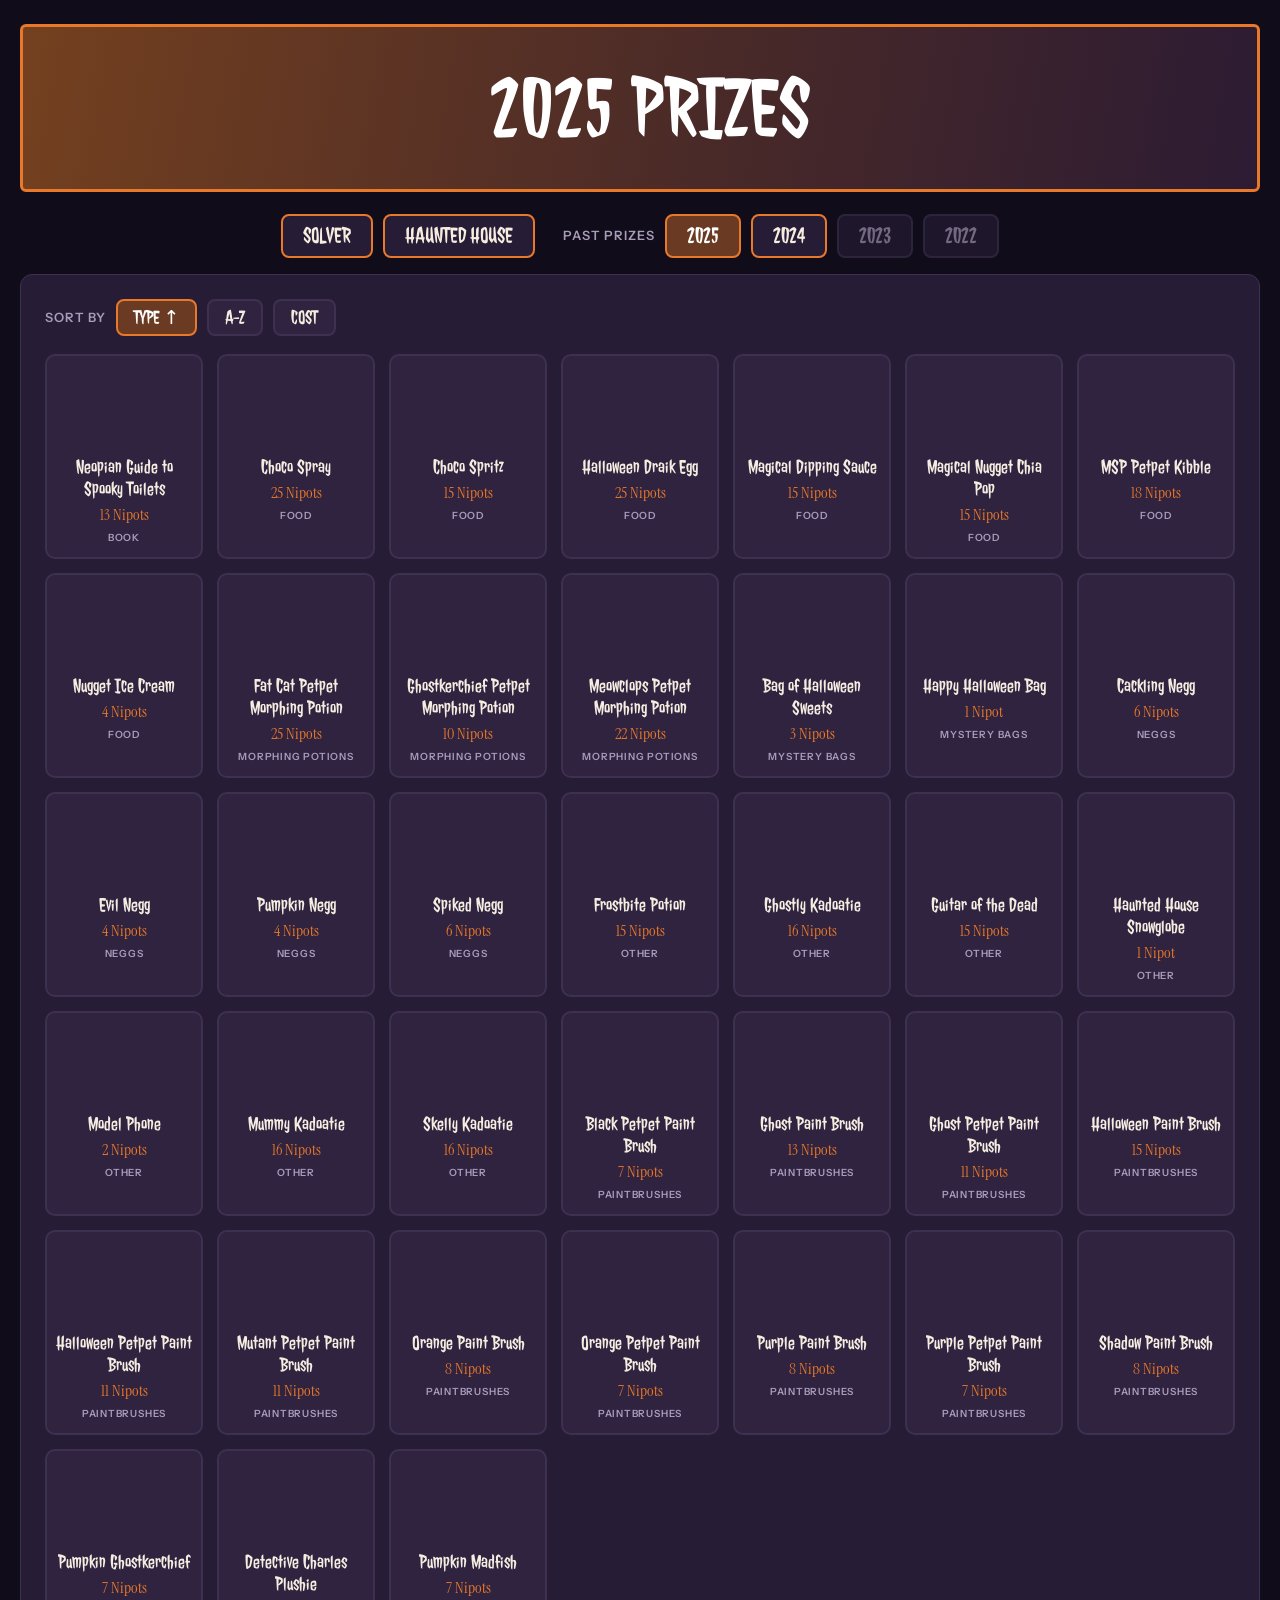
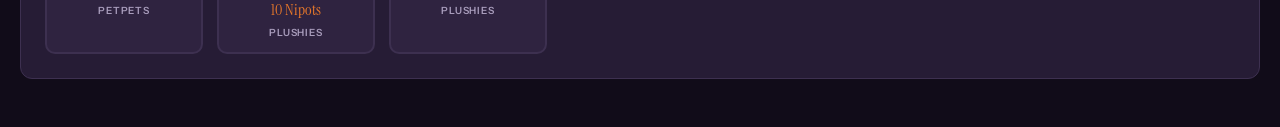
==== prizes.html @ ca68f580 "Add files via upload" ====
<!doctype html>
<html lang="en">
<head>
  <meta charset="utf-8">
  <meta name="viewport" content="width=device-width, initial-scale=1">
  <title>Haunted House Past Prizes</title>
  <link rel="preconnect" href="https://fonts.googleapis.com">
  <link rel="preconnect" href="https://fonts.gstatic.com" crossorigin>
  <link href="https://fonts.googleapis.com/css2?family=Instrument+Sans:ital,wght@0,400..700;1,400..700&family=Instrument+Serif:ital@0;1&family=Jolly+Lodger&display=swap" rel="stylesheet">
  <link rel="stylesheet" href="assets/style.css">
</head>
<body data-page="prizes">
  <div class="page">
    <header class="banner">
      <div class="brand">
        <img class="brand-img" src="https://grundoscafe.b-cdn.net/events/hauntedhouse/eliv_transp.png" alt="">
        <h1 id="prizeTitle">Past Prizes</h1>
      </div>
    </header>

    <nav id="nav" class="nav" aria-label="Haunted House links"></nav>

    <div id="notice" class="notice" hidden></div>
    <main class="panel" id="prizePanel" hidden>
      <div class="sort-bar">
        <span class="nav-label">Sort by</span>
        <button type="button" class="sort-btn" data-sort="type">Type</button>
        <button type="button" class="sort-btn" data-sort="name">A-Z</button>
        <button type="button" class="sort-btn" data-sort="cost">Cost</button>
      </div>
      <div id="prizeGrid" class="prize-grid"></div>
    </main>
  </div>

  <script src="assets/common.js"></script>
  <script src="assets/prizes.js"></script>
</body>
</html>
---- assets/style.css ----
/* 🎨  VARIABLES  🎨 */
:root{
  --bg:#110c19;
  --panel:#261c35;
  --panel-deep:#2f2340;
  --line:#3d3050;
  --orange:#e8782a;
  --orange-deep:#b95a1d;
  --brown:#6b3a22;
  --cream:#f6ede0;
  --muted:#a89cbb;
  --jolly:"Jolly Lodger", system-ui, sans-serif;
  --serif:"Instrument Serif", Georgia, serif;
  --sans:"Instrument Sans", system-ui, sans-serif;
}

/* 🔤  BASE  🔤 */
*{box-sizing:border-box}
body{margin:0;background:var(--bg);color:var(--cream);font-family:var(--sans);font-size:16px;line-height:1.5}
.page{max-width:1280px;margin:0 auto;padding:24px 20px 48px}
.sr-only{position:absolute;width:1px;height:1px;overflow:hidden;clip:rect(0 0 0 0);white-space:nowrap}

/* 🎃  BANNER  🎃 */
/*  TITLE BAR WITH LOGO + YEAR PICKER  */
.banner{
  position:relative;display:flex;align-items:center;justify-content:center;
  min-height:150px;padding:16px 140px;
  background:linear-gradient(100deg,#74401f 0%,#4a2a28 55%,#2c1b33 100%);
  border:3px solid var(--orange);border-radius:6px;
}
.brand{display:flex;align-items:center;justify-content:center;gap:22px}
.brand-img{height:clamp(80px,12vw,130px);width:auto;flex:none}
.banner h1{margin:0;font:400 clamp(2.6rem,7vw,5.2rem)/1 var(--jolly);color:#fff;text-transform:uppercase;text-align:center;letter-spacing:.01em}
.year-pick{position:absolute;right:24px;top:50%;transform:translateY(-50%)}
.year-pick select{
  font:600 1.1rem var(--sans);color:#fff;background:#ffffff14;border:1px solid #ffffff66;border-radius:8px;
  padding:8px 14px;cursor:pointer;
}
.year-pick select option{color:#000}
.contact{margin:0 0 8px;text-align:center;text-transform:uppercase;letter-spacing:.06em;font:500 .8rem var(--sans);color:var(--muted)}
@media (max-width:640px){
  .banner{padding:20px 16px 64px}
  .brand{flex-direction:column;gap:8px}
  .year-pick{top:auto;bottom:14px;right:50%;transform:translateX(50%)}
}

/* 🧱  LAYOUT  🧱 */
.layout{display:grid;grid-template-columns:minmax(0,39fr) minmax(0,61fr);gap:28px;align-items:start}
.col-results{display:grid;gap:22px}
@media (max-width:900px){.layout{grid-template-columns:1fr}}

/*  PANELS  */
.panel{background:var(--panel);border:1px solid var(--line);border-radius:12px;padding:24px}
.panel h2{margin:0 0 16px;font:400 2.1rem/1.1 var(--jolly);color:var(--orange);text-transform:uppercase;letter-spacing:.01em}

/* 🧙  SUSPECT + WEAPON CARDS  🧙 */
.card-grid{display:grid;grid-template-columns:repeat(3,minmax(0,1fr));gap:14px}
.card{
  display:flex;flex-direction:column;align-items:center;justify-content:flex-start;text-align:center;
  padding:12px 8px 14px;border:2px solid var(--line);border-radius:10px;background:var(--panel-deep);
  min-height:150px;transition:opacity .15s,border-color .15s,background .15s;
}
.card .pic{width:100%;height:96px;display:flex;align-items:center;justify-content:center;margin-bottom:6px}
.card .pic img{max-width:100%;max-height:100%;object-fit:contain}
.card .ph{width:64px;height:64px;border-radius:50%;background:#ffffff12;display:grid;place-items:center;font:400 1.9rem var(--jolly);color:var(--muted)}
.card .name{font:400 1.55rem/1.05 var(--jolly);color:var(--orange)}
.card .sub{font:400 1rem/1.2 var(--serif);color:var(--cream)}
.card.on{background:var(--brown);border-color:var(--orange)}
.card.on .name{color:#fff}
.card.out{opacity:.4}
.card.maybe::after{content:"possible";margin-top:6px;font:600 .65rem var(--sans);text-transform:uppercase;letter-spacing:.08em;color:#ffd166}
.card.weapon .pic{height:64px}
.card.weapon .pic img{background:#fff;border-radius:8px;padding:4px;max-height:64px}
.card.weapon{min-height:128px}
.card.weapon .name{font-size:1.3rem}
.card.weapon.on .name{color:#fff}
.culprit-note{margin:14px 0 0;font:400 1.05rem var(--serif);color:#ffd9a8}
.selected-line{margin:16px 0 0;font:400 .78rem/1.5 var(--sans);text-transform:uppercase;letter-spacing:.02em;color:var(--cream)}
.selected-line b{font-weight:700}

.disclaimer p{margin:0;font:400 .98rem/1.9 var(--sans);color:#d9cfe6;text-align:justify}

/* 🧩  CLUE PICKER  🧩 */
.clues-head{display:flex;align-items:baseline;gap:20px;flex-wrap:wrap;margin-bottom:18px}
.clues-head h2{margin:0;font-family:var(--jolly)}
.clues-head p{margin:0;flex:1 1 260px;font:400 1.25rem var(--serif);color:var(--cream)}
.reset{font:600 .8rem var(--sans);color:var(--muted);background:transparent;border:1px solid var(--line);border-radius:999px;padding:6px 14px;cursor:pointer}
.reset:hover{color:var(--cream);border-color:var(--orange)}

/*  CLUE GROUP BOX  */
.group{background:var(--panel-deep);border:1px solid var(--line);border-radius:10px;padding:18px 20px 20px;margin-bottom:16px}
.group:last-child{margin-bottom:0}
.group-head{display:flex;align-items:baseline;gap:16px;flex-wrap:wrap;margin-bottom:14px}
.group-head h3{margin:0;font:400 1.7rem var(--jolly);color:var(--orange);text-transform:uppercase}
.group-head p{margin:0;font:italic 400 1.1rem var(--serif);color:var(--cream)}

/*  CLUE BUTTONS  */
.chips{display:flex;flex-wrap:wrap;gap:12px}
.chips.even .chip{flex:1 1 0;min-width:140px}
.chip{position:relative;display:block}
.chip input{position:absolute;inset:0;width:100%;height:100%;margin:0;opacity:0;cursor:pointer}
.chip-body{
  display:flex;align-items:center;gap:10px;height:100%;min-height:54px;padding:8px 14px;
  border:2px solid var(--line);border-radius:8px;background:var(--panel);
  transition:border-color .12s,background .12s;
}
.chip:hover .chip-body{border-color:var(--orange-deep)}
.chip input:focus-visible + .chip-body{outline:3px solid #b073ff;outline-offset:2px}
.chip input:checked + .chip-body{background:var(--brown);border-color:var(--orange)}
.chip .ico{flex:none;width:34px;height:34px;object-fit:contain}
.chip .ico-ph{flex:none;width:34px;height:34px;border-radius:6px;background:#ffffff10}
.chip .txt{display:flex;flex-direction:column;line-height:1.05}
.chip .main{font:400 1.35rem/1.05 var(--jolly);text-transform:uppercase;color:var(--cream)}
.chip .small{font:400 .95rem var(--serif);text-transform:uppercase;color:var(--muted)}
.chip.anagram .main{color:var(--orange)}
.chip input:checked + .chip-body .small{color:var(--cream)}

/* 📣  NOTICE  📣 */
.notice{margin:0 0 20px;padding:12px 16px;border-radius:10px;border:1px solid #ffd166;background:var(--panel);color:var(--cream)}
.notice.error{border-color:#ff6b81}

/* 🔗  BUTTON ROW  🔗 */
/*  LINKS + PAST PRIZE YEARS ABOVE THE SOLVER  */
.nav{display:flex;flex-wrap:wrap;justify-content:center;gap:12px 28px;margin:22px 0 16px}
.nav-group{display:flex;flex-wrap:wrap;align-items:center;justify-content:center;gap:10px}
.nav-label{font:600 .8rem var(--sans);text-transform:uppercase;letter-spacing:.08em;color:var(--muted)}
.nav-btn{
  display:inline-block;padding:8px 20px;border:2px solid var(--orange);border-radius:8px;background:var(--panel);
  font:400 1.35rem/1.1 var(--jolly);text-transform:uppercase;color:var(--cream);text-decoration:none;cursor:pointer;
  transition:background .12s,color .12s;
}
a.nav-btn:hover,.nav-btn.current{background:var(--brown);color:#fff}
a.nav-btn:focus-visible{outline:3px solid #b073ff;outline-offset:2px}
.nav-btn.soon{border-color:var(--line);color:var(--muted);cursor:not-allowed;opacity:.65}

/* 🎁  PRIZES PAGE  🎁 */
/*  ONE PANEL PER PRIZE TYPE  */
.prize-group{margin-bottom:20px}
.prize-grid{display:grid;grid-template-columns:repeat(auto-fill,minmax(150px,1fr));gap:14px}
.prize{display:flex;flex-direction:column;align-items:center;text-align:center;padding:12px 8px 14px;border:2px solid var(--line);border-radius:10px;background:var(--panel-deep);color:inherit;text-decoration:none;transition:border-color .12s,background .12s}
a.prize:hover{border-color:var(--orange);background:var(--brown)}
a.prize:focus-visible{outline:3px solid #b073ff;outline-offset:2px}
.prize .pic{height:80px;display:flex;align-items:center;justify-content:center;margin-bottom:8px}
.prize .pic img{max-width:80px;max-height:80px;object-fit:contain;background:#fff;border-radius:8px;padding:4px}
.prize .name{font:400 1.25rem/1.1 var(--jolly);color:var(--cream)}
.prize .cost{margin-top:4px;font:400 1rem var(--serif);color:var(--orange)}

/*  SORT BUTTONS  */
.sort-bar{display:flex;align-items:center;gap:10px;margin-bottom:18px}
.sort-btn{font:400 1.2rem/1.1 var(--jolly);text-transform:uppercase;color:var(--cream);background:var(--panel-deep);border:2px solid var(--line);border-radius:8px;padding:6px 16px;cursor:pointer}
.sort-btn:hover{border-color:var(--orange)}
.sort-btn.current{background:var(--brown);border-color:var(--orange);color:#fff}
.sort-btn:focus-visible{outline:3px solid #b073ff;outline-offset:2px}
.prize .type{margin-top:6px;font:600 .62rem var(--sans);text-transform:uppercase;letter-spacing:.08em;color:var(--muted)}

/*  LAST UPDATED LINE  */
.updated{margin:0 0 26px;text-align:center;font:italic 400 1.05rem var(--serif);color:var(--muted)}
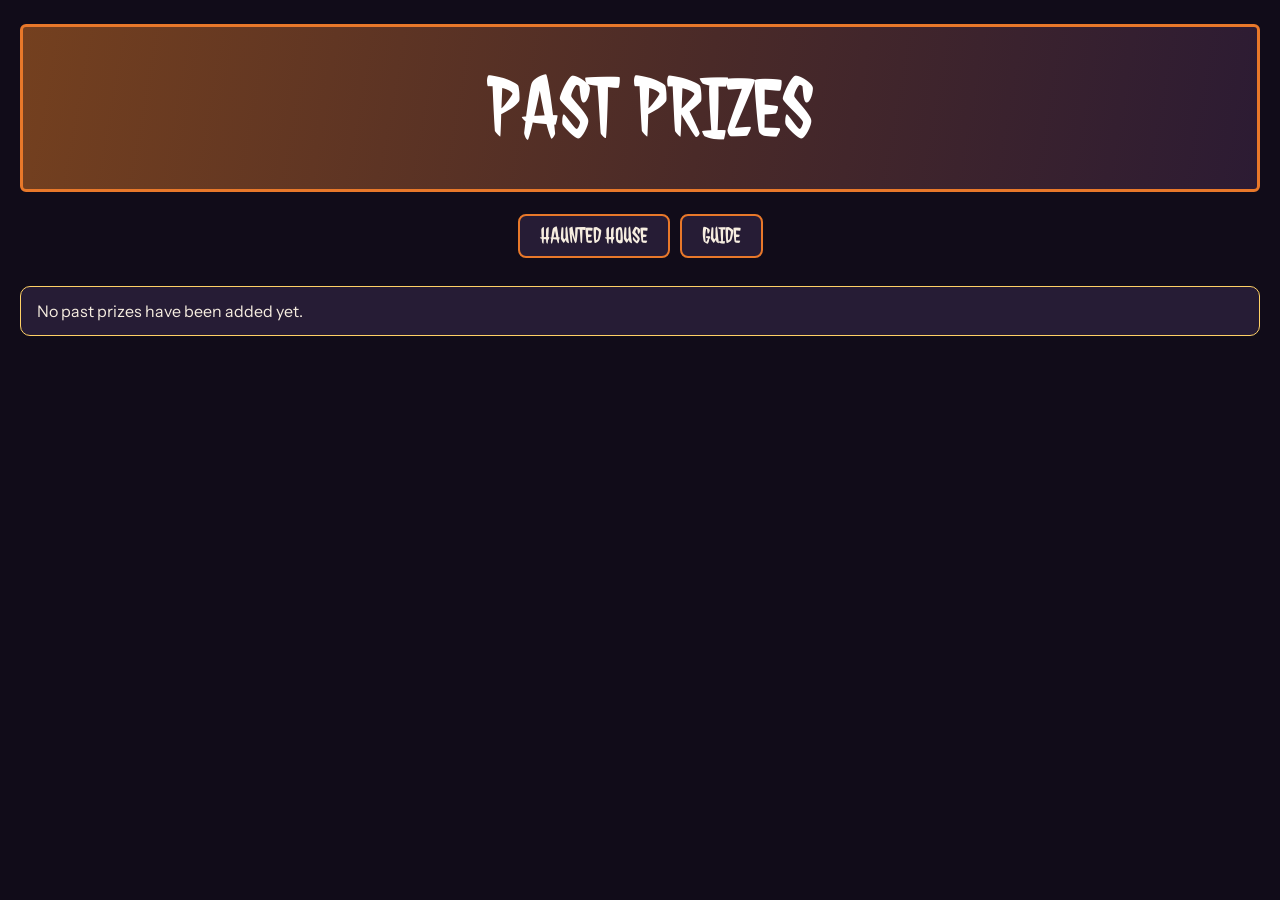
==== commit 94bc3ddc: "Install Vercel Speed Insights Implemented Vercel Speed Insights for the gc-haunted-house-solver proj" ====
--- a/prizes.html
+++ b/prizes.html
@@ -8,6 +8,10 @@
   <link rel="preconnect" href="https://fonts.gstatic.com" crossorigin>
   <link href="https://fonts.googleapis.com/css2?family=Instrument+Sans:ital,wght@0,400..700;1,400..700&family=Instrument+Serif:ital@0;1&family=Jolly+Lodger&display=swap" rel="stylesheet">
   <link rel="stylesheet" href="assets/style.css">
+  <script>
+    window.si = window.si || function () { (window.siq = window.siq || []).push(arguments); };
+  </script>
+  <script defer src="/_vercel/speed-insights/script.js"></script>
 </head>
 <body data-page="prizes">
   <div class="page">
--- a/assets/style.css
+++ b/assets/style.css
@@ -37,7 +37,8 @@
   padding:8px 14px;cursor:pointer;
 }
 .year-pick select option{color:#000}
-.contact{margin:0 0 8px;text-align:center;text-transform:uppercase;letter-spacing:.06em;font:500 .8rem var(--sans);color:var(--muted)}
+.foot{margin-top:40px;padding-top:22px;border-top:1px solid var(--line);text-align:center}
+.contact{margin:0 0 6px;text-transform:uppercase;letter-spacing:.06em;font:500 .8rem var(--sans);color:var(--muted)}
 @media (max-width:640px){
   .banner{padding:20px 16px 64px}
   .brand{flex-direction:column;gap:8px}
@@ -95,33 +96,41 @@
 .group-head p{margin:0;font:italic 400 1.1rem var(--serif);color:var(--cream)}
 
 /*  CLUE BUTTONS  */
-.chips{display:flex;flex-wrap:wrap;gap:12px}
-.chips.even .chip{flex:1 1 0;min-width:140px}
+/*  EACH ROW OF BUTTONS FILLS THE BOX (--cols is set per group in app.js)  */
+.chips{display:grid;grid-template-columns:repeat(var(--cols,3),minmax(0,1fr));gap:14px}
+@media (max-width:700px){.chips{grid-template-columns:repeat(2,minmax(0,1fr))}}
+@media (max-width:400px){.chips{grid-template-columns:minmax(0,1fr)}}
 .chip{position:relative;display:block}
 .chip input{position:absolute;inset:0;width:100%;height:100%;margin:0;opacity:0;cursor:pointer}
 .chip-body{
-  display:flex;align-items:center;gap:10px;height:100%;min-height:54px;padding:8px 14px;
-  border:2px solid var(--line);border-radius:8px;background:var(--panel);
+  position:relative;display:flex;align-items:center;gap:12px;height:100%;min-height:84px;padding:12px 16px;
+  border:3px solid var(--line);border-radius:12px;background:var(--panel);
   transition:border-color .12s,background .12s;
 }
 .chip:hover .chip-body{border-color:var(--orange-deep)}
 .chip input:focus-visible + .chip-body{outline:3px solid #b073ff;outline-offset:2px}
 .chip input:checked + .chip-body{background:var(--brown);border-color:var(--orange)}
-.chip .ico{flex:none;width:34px;height:34px;object-fit:contain}
-.chip .ico-ph{flex:none;width:34px;height:34px;border-radius:6px;background:#ffffff10}
-.chip .txt{display:flex;flex-direction:column;line-height:1.05}
-.chip .main{font:400 1.35rem/1.05 var(--jolly);text-transform:uppercase;color:var(--cream)}
-.chip .small{font:400 .95rem var(--serif);text-transform:uppercase;color:var(--muted)}
+.chip .ico{flex:none;width:56px;height:56px;object-fit:contain}
+.chip .ico-ph{flex:none;width:56px;height:56px;border-radius:10px;background:#ffffff10}
+.chip .txt{display:flex;flex-direction:column;flex:1;min-width:0;line-height:1.05;overflow-wrap:break-word}
+.chip .main{font:400 1.75rem/1.05 var(--jolly);text-transform:uppercase;color:var(--cream)}
+.chip .small{font:400 1.2rem var(--serif);text-transform:uppercase;color:var(--muted)}
 .chip.anagram .main{color:var(--orange)}
 .chip input:checked + .chip-body .small{color:var(--cream)}
+
+/*  CHECK MARK ON PICKED CLUES (so selection isn't shown by colour alone)  */
+.chip input:checked + .chip-body::after{
+  content:"\2713";position:absolute;top:6px;right:8px;width:22px;height:22px;border-radius:50%;
+  display:grid;place-items:center;font:700 .9rem/1 var(--sans);background:var(--orange);color:#1b0f00;
+}
 
 /* 📣  NOTICE  📣 */
 .notice{margin:0 0 20px;padding:12px 16px;border-radius:10px;border:1px solid #ffd166;background:var(--panel);color:var(--cream)}
 .notice.error{border-color:#ff6b81}
 
 /* 🔗  BUTTON ROW  🔗 */
-/*  LINKS + PAST PRIZE YEARS ABOVE THE SOLVER  */
-.nav{display:flex;flex-wrap:wrap;justify-content:center;gap:12px 28px;margin:22px 0 16px}
+/*  LINK BUTTONS ABOVE THE SOLVER  */
+.nav{display:flex;flex-wrap:wrap;justify-content:center;gap:12px 28px;margin:22px 0 28px}
 .nav-group{display:flex;flex-wrap:wrap;align-items:center;justify-content:center;gap:10px}
 .nav-label{font:600 .8rem var(--sans);text-transform:uppercase;letter-spacing:.08em;color:var(--muted)}
 .nav-btn{
@@ -133,25 +142,5 @@
 a.nav-btn:focus-visible{outline:3px solid #b073ff;outline-offset:2px}
 .nav-btn.soon{border-color:var(--line);color:var(--muted);cursor:not-allowed;opacity:.65}
 
-/* 🎁  PRIZES PAGE  🎁 */
-/*  ONE PANEL PER PRIZE TYPE  */
-.prize-group{margin-bottom:20px}
-.prize-grid{display:grid;grid-template-columns:repeat(auto-fill,minmax(150px,1fr));gap:14px}
-.prize{display:flex;flex-direction:column;align-items:center;text-align:center;padding:12px 8px 14px;border:2px solid var(--line);border-radius:10px;background:var(--panel-deep);color:inherit;text-decoration:none;transition:border-color .12s,background .12s}
-a.prize:hover{border-color:var(--orange);background:var(--brown)}
-a.prize:focus-visible{outline:3px solid #b073ff;outline-offset:2px}
-.prize .pic{height:80px;display:flex;align-items:center;justify-content:center;margin-bottom:8px}
-.prize .pic img{max-width:80px;max-height:80px;object-fit:contain;background:#fff;border-radius:8px;padding:4px}
-.prize .name{font:400 1.25rem/1.1 var(--jolly);color:var(--cream)}
-.prize .cost{margin-top:4px;font:400 1rem var(--serif);color:var(--orange)}
-
-/*  SORT BUTTONS  */
-.sort-bar{display:flex;align-items:center;gap:10px;margin-bottom:18px}
-.sort-btn{font:400 1.2rem/1.1 var(--jolly);text-transform:uppercase;color:var(--cream);background:var(--panel-deep);border:2px solid var(--line);border-radius:8px;padding:6px 16px;cursor:pointer}
-.sort-btn:hover{border-color:var(--orange)}
-.sort-btn.current{background:var(--brown);border-color:var(--orange);color:#fff}
-.sort-btn:focus-visible{outline:3px solid #b073ff;outline-offset:2px}
-.prize .type{margin-top:6px;font:600 .62rem var(--sans);text-transform:uppercase;letter-spacing:.08em;color:var(--muted)}
-
 /*  LAST UPDATED LINE  */
-.updated{margin:0 0 26px;text-align:center;font:italic 400 1.05rem var(--serif);color:var(--muted)}
+.updated{margin:0;text-align:center;font:italic 400 1.05rem var(--serif);color:var(--muted)}
